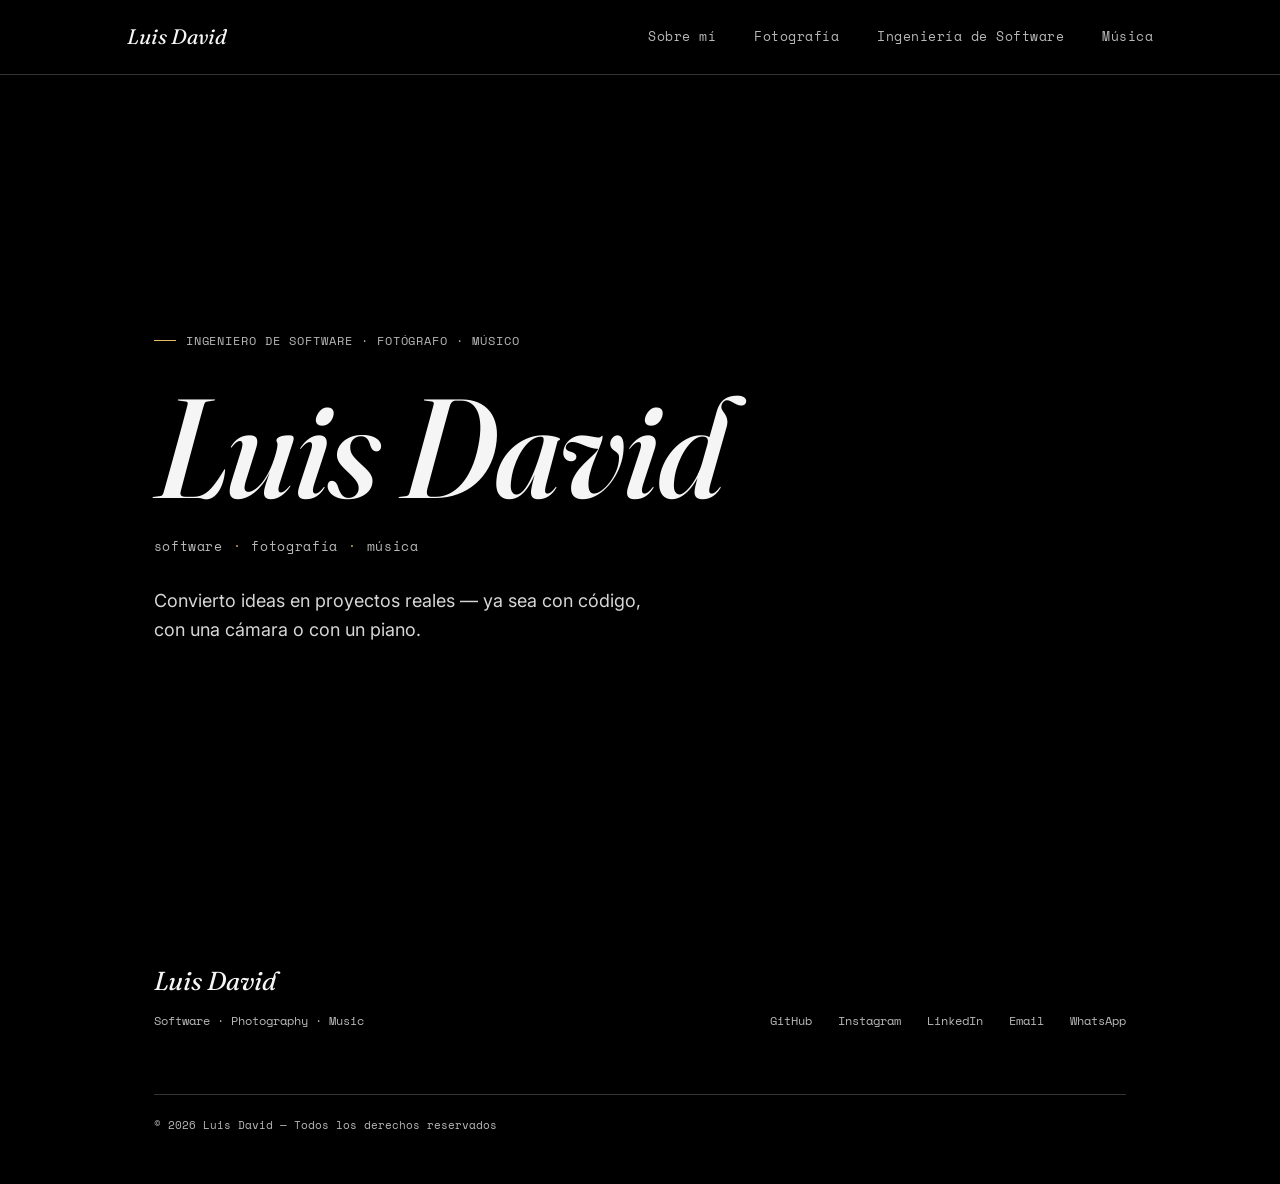
==== index.html @ 8bf021c1 "Add files via upload" ====
<!DOCTYPE html>
<html lang="es">
<head>
<meta charset="UTF-8">
<meta name="viewport" content="width=device-width, initial-scale=1.0">
<title>Luis David — Portafolio profesional</title>
<meta name="description" content="Luis David — Ingeniero de software, fotógrafo y músico. Portafolio profesional.">
<link rel="preconnect" href="https://fonts.googleapis.com">
<link rel="preconnect" href="https://fonts.gstatic.com" crossorigin>
<link href="https://fonts.googleapis.com/css2?family=Fraunces:ital,opsz,wght@0,9..144,400;0,9..144,500;1,9..144,500;1,9..144,600&family=Inter:wght@300;400;500;600&family=Space+Mono:wght@400;700&display=swap" rel="stylesheet">
<link rel="stylesheet" href="styles/main.css">
</head>
<body>

<!-- ============ NAVEGACIÓN ============
     Los enlaces ya apuntan a las páginas correctas. No es necesario tocar esto. -->
<nav class="site-nav">
  <div class="wrap">
    <a href="index.html" class="brand">Luis David</a>
    <ul class="nav-links">
      <li><a href="pages/sobre-mi.html">Sobre mí</a></li>
      <li><a href="pages/fotografia.html">Fotografía</a></li>
      <li><a href="pages/ingenieria.html">Ingeniería de Software</a></li>
      <li><a href="pages/musica.html">Música</a></li>
    </ul>
    <button class="nav-toggle" aria-label="Abrir menú" aria-expanded="false">
      <span></span><span></span><span></span>
    </button>
  </div>
</nav>

<!-- ============ HERO ============
     CAMBIAR AQUÍ: la frase introductoria bajo el nombre (línea marcada abajo). -->
<header class="hero">
  <div class="wrap" style="width:100%;">
    <div class="eyebrow">Ingeniero de software · Fotógrafo · Músico</div>
    <h1 class="hero-name">Luis David</h1>
    <div class="hero-role">software<span>·</span>fotografía<span>·</span>música</div>
    <!-- CAMBIAR FRASE INTRODUCTORIA: -->
    <p class="hero-tag">Convierto ideas en proyectos reales — ya sea con código, con una cámara o con un piano.</p>
  </div>
</header>

<!-- ============ PIE DE PÁGINA ============
     CAMBIAR ENLACES: reemplaza los href="#" de abajo por tus enlaces reales. -->
<footer class="site-footer">
  <div class="wrap">
    <div class="footer-brand">
      <div class="brand">Luis David</div>
      <p>Software · Photography · Music</p>
    </div>
    <ul class="footer-links">
      <!-- [LINK GITHUB] -->
      <li><a href="#" target="_blank" rel="noopener">GitHub</a></li>
      <!-- [LINK INSTAGRAM] -->
      <li><a href="#" target="_blank" rel="noopener">Instagram</a></li>
      <!-- [LINK LINKEDIN] -->
      <li><a href="#" target="_blank" rel="noopener">LinkedIn</a></li>
      <!-- [EMAIL] -->
      <li><a href="mailto:tu-correo@ejemplo.com">Email</a></li>
      <!-- [WHATSAPP] -->
      <li><a href="#" target="_blank" rel="noopener">WhatsApp</a></li>
    </ul>
    <div class="footer-note">© 2026 Luis David — Todos los derechos reservados</div>
  </div>
</footer>

<script src="js/main.js"></script>
</body>
</html>
---- styles/main.css ----
/* =========================================================================
   LUIS DAVID — PORTAFOLIO PROFESIONAL
   Hoja de estilos principal.

   SISTEMA DE DISEÑO
   ------------------
   Color:
     --paper   fondo principal (blanco cálido)
     --ink     texto principal
     --muted   texto secundario
     --indigo  acento frío — ingeniería / enlaces
     --brass   acento cálido — firma / detalles personales
     --line    líneas y bordes sutiles

   Tipografía:
     --font-display  "Fraunces"     — el nombre, titulares grandes
     --font-body      "Inter"       — texto de lectura
     --font-mono      "Space Mono"  — metadatos, etiquetas, ficha técnica

   Si quieres cambiar los colores o tipografías de todo el sitio,
   solo tienes que editar las variables aquí abajo, en :root.
   ========================================================================= */

:root {
  --paper:  #000000;
  --paper-2:#151515;
  --ink:    #f5f5f5;
  --muted:  #b8b8b8;
  --indigo: #8fb3ff;
  --brass:  #e6b86a;
  --line:   rgba(255, 255, 255, 0.2);

  --font-display: 'Fraunces', serif;
  --font-body: 'Inter', sans-serif;
  --font-mono: 'Space Mono', monospace;

  --maxw: 1180px;
  --gutter: 6vw;
}

/* ---------- Reset básico ---------- */
* { margin: 0; padding: 0; box-sizing: border-box; }
html { scroll-behavior: smooth; }
body {
  background: var(--paper);
  color: var(--ink);
  font-family: var(--font-body);
  font-weight: 400;
  line-height: 1.6;
  -webkit-font-smoothing: antialiased;
}
img { max-width: 100%; display: block; }
a { color: inherit; text-decoration: none; }
ul { list-style: none; }
::selection { background: var(--brass); color: var(--paper); }

/* Foco de teclado visible — accesibilidad */
a:focus-visible, button:focus-visible, input:focus-visible, textarea:focus-visible {
  outline: 2px solid var(--indigo);
  outline-offset: 3px;
}

/* Respeta "reducir movimiento" del sistema operativo */
@media (prefers-reduced-motion: reduce) {
  * { animation-duration: 0.01ms !important; animation-iteration-count: 1 !important; transition-duration: 0.01ms !important; scroll-behavior: auto !important; }
}

/* ---------- Utilidades de layout ---------- */
.wrap {
  max-width: var(--maxw);
  margin: 0 auto;
  padding: 0 var(--gutter);
}
.section {
  padding: 96px 0;
  border-bottom: 1px solid var(--line);
}
.section:last-of-type { border-bottom: none; }

/* ---------- Eyebrow / etiqueta de sección ---------- */
.eyebrow {
  font-family: var(--font-mono);
  font-size: 12px;
  letter-spacing: 0.08em;
  text-transform: uppercase;
  color: var(--muted);
  display: flex;
  align-items: center;
  gap: 10px;
  margin-bottom: 22px;
}
.eyebrow::before {
  content: '';
  width: 22px;
  height: 1px;
  background: var(--brass);
}

/* ---------- Tipografía ---------- */
h1, h2, h3 { font-family: var(--font-display); font-weight: 500; color: var(--ink); }
h1 { font-size: clamp(40px, 6vw, 76px); line-height: 1.05; }
h2 { font-size: clamp(28px, 3.6vw, 44px); line-height: 1.15; margin-bottom: 24px; }
h3 { font-size: 22px; margin-bottom: 10px; }
p.lead {
  font-size: 18px;
  color: #d6d6d6;
  max-width: 620px;
  line-height: 1.8;
}
p.lead + p.lead { margin-top: 16px; }
em.accent { font-style: italic; color: var(--brass); font-family: var(--font-display); }

/* ---------- Navegación ---------- */
.site-nav {
  position: sticky;
  top: 0;
  z-index: 50;
  background: rgba(0, 0, 0, 0.88);
  backdrop-filter: blur(6px);
  border-bottom: 1px solid var(--line);
}
.site-nav .wrap {
  display: flex;
  align-items: center;
  justify-content: space-between;
  height: 74px;
}
.brand {
  font-family: var(--font-display);
  font-style: italic;
  font-size: 21px;
  color: var(--ink);
}
.nav-links {
  display: flex;
  gap: 38px;
  font-family: var(--font-mono);
  font-size: 12.5px;
  letter-spacing: 0.04em;
}
.nav-links a {
  position: relative;
  color: var(--muted);
  transition: color .25s ease;
}
.nav-links a::after {
  content: '';
  position: absolute;
  left: 0; bottom: -6px;
  width: 100%; height: 1px;
  background: var(--brass);
  transform: scaleX(0);
  transform-origin: left;
  transition: transform .3s ease;
}
.nav-links a:hover,
.nav-links a[aria-current="page"] { color: var(--ink); }
.nav-links a:hover::after,
.nav-links a[aria-current="page"]::after { transform: scaleX(1); }

.construction-overlay {
  position: fixed;
  inset: 74px 0 0;
  z-index: 40;
  display: grid;
  place-items: center;
  padding: 32px var(--gutter);
  background: rgba(0, 0, 0, 0.48);
  backdrop-filter: blur(8px);
  -webkit-backdrop-filter: blur(8px);
  text-align: center;
}
.construction-overlay h1 {
  max-width: 900px;
  font-size: clamp(48px, 9vw, 104px);
  line-height: 1.08;
}

.nav-toggle {
  display: none;
  flex-direction: column;
  gap: 5px;
  background: none;
  border: none;
  cursor: pointer;
  padding: 8px;
}
.nav-toggle span { width: 22px; height: 1px; background: var(--ink); }

@media (max-width: 760px) {
  .nav-links {
    position: fixed;
    inset: 74px 0 0 0;
    background: var(--paper);
    flex-direction: column;
    gap: 0;
    padding: 10px var(--gutter);
    transform: translateY(-8px);
    opacity: 0;
    pointer-events: none;
    transition: opacity .25s ease, transform .25s ease;
  }
  .nav-links.is-open {
    opacity: 1;
    pointer-events: auto;
    transform: translateY(0);
  }
  .nav-links a {
    display: block;
    padding: 16px 0;
    border-bottom: 1px solid var(--line);
    font-size: 14px;
  }
  .nav-toggle { display: flex; }
}

/* ---------- Hero (página de inicio) ---------- */
.hero {
  min-height: calc(100vh - 74px);
  display: flex;
  flex-direction: column;
  justify-content: center;
  align-items: flex-start;
  padding: 60px var(--gutter);
}
.hero .eyebrow { margin-bottom: 30px; }
.hero-name {
  font-family: var(--font-display);
  font-style: italic;
  font-weight: 500;
  font-size: clamp(56px, 11vw, 148px);
  line-height: 0.95;
  letter-spacing: -0.01em;
}
.hero-role {
  margin-top: 22px;
  font-family: var(--font-mono);
  font-size: 13px;
  letter-spacing: 0.05em;
  color: var(--muted);
}
.hero-role span { color: var(--brass); margin: 0 10px; }
.hero-tag {
  margin-top: 30px;
  font-size: 18px;
  color: #d6d6d6;
  max-width: 520px;
}

.reveal {
  opacity: 0;
  transform: translateY(18px);
  transition: opacity .7s ease, transform .7s ease;
}
.reveal.is-visible { opacity: 1; transform: translateY(0); }

/* ---------- Página / cabecera secundaria ---------- */
.page-head {
  padding: 150px var(--gutter) 60px;
  border-bottom: 1px solid var(--line);
}
.page-head h1 { font-size: clamp(36px, 5vw, 58px); }
.page-head p.lead { margin-top: 20px; }

.back-home {
  display: inline-flex;
  align-items: center;
  gap: 8px;
  font-family: var(--font-mono);
  font-size: 12px;
  color: var(--muted);
  margin-top: 34px;
  transition: color .2s ease;
}
.back-home:hover { color: var(--indigo); }

/* ---------- Sobre mí ---------- */
.about-grid {
  display: grid;
  grid-template-columns: 0.85fr 1.15fr;
  gap: 70px;
  align-items: start;
}
.about-photo {
  border: 1px solid var(--line);
  padding: 10px;
}
.about-photo figcaption {
  font-family: var(--font-mono);
  font-size: 11px;
  color: var(--muted);
  margin-top: 10px;
}
.lens-triptych {
  display: grid;
  grid-template-columns: repeat(3, 1fr);
  gap: 30px;
  margin-top: 60px;
}
.lens-triptych .lens .eyebrow { margin-bottom: 12px; }
.lens-triptych .lens p { color: var(--muted); font-size: 15px; }

@media (max-width: 860px) {
  .about-grid { grid-template-columns: 1fr; }
  .lens-triptych { grid-template-columns: 1fr; gap: 34px; }
}

/* ---------- Fotografía: sesiones ---------- */
.session {
  padding: 90px 0;
  border-bottom: 1px solid var(--line);
}
.session:last-child { border-bottom: none; }
.session-head {
  display: flex;
  justify-content: space-between;
  align-items: flex-end;
  flex-wrap: wrap;
  gap: 20px;
  margin-bottom: 40px;
}
.session-head h3 {
  font-family: var(--font-display);
  font-size: clamp(24px, 3vw, 34px);
  margin-bottom: 0;
}
.session-media {
  column-count: 4;
  column-gap: 6px;
}
.session-media img {
  display: block;
  width: 100%;
  height: auto;
  margin: 0 0 6px;
  break-inside: avoid;
  border: 1px solid var(--line);
  cursor: pointer;
  transition: opacity .25s ease, transform .25s ease;
}
.session-media img:hover { opacity: .86; transform: scale(.99); }

.meta-card {
  margin-top: 28px;
  border: 1px solid var(--line);
  padding: 26px 28px;
  font-family: var(--font-mono);
  font-size: 12.5px;
  display: grid;
  grid-template-columns: repeat(2, 1fr);
  gap: 16px 34px;
}
.meta-card .field .k {
  color: var(--muted);
  letter-spacing: 0.05em;
  text-transform: uppercase;
  font-size: 10.5px;
  margin-bottom: 5px;
}
.meta-card .field .v { color: var(--ink); font-family: var(--font-body); font-size: 14px; }
.meta-card .field.full { grid-column: 1 / -1; }

@media (max-width: 760px) {
  .session-media { column-count: 3; }
  .meta-card { grid-template-columns: 1fr; }
}

@media (max-width: 480px) {
  .session-media { column-count: 2; }
}

/* ---------- Visor de fotografías ---------- */
.lightbox[hidden] { display: none; }
.lightbox {
  position: fixed;
  inset: 0;
  z-index: 100;
  display: grid;
  grid-template-columns: minmax(0, 1fr) minmax(180px, 260px);
  align-items: center;
  gap: 28px;
  padding: 48px 7vw;
  background: rgba(0, 0, 0, .94);
  opacity: 0;
  animation: lightbox-in .25s ease forwards;
}
.lightbox-figure {
  display: flex;
  align-items: center;
  justify-content: center;
  min-width: 0;
  min-height: 0;
  height: 100%;
}
.lightbox-image {
  display: block;
  max-width: 100%;
  max-height: 88vh;
  width: auto;
  height: auto;
  object-fit: contain;
  transform: scale(.97);
  animation: lightbox-image-in .25s ease forwards;
}
.lightbox-info {
  align-self: end;
  padding: 22px 0;
  color: var(--ink);
}
.lightbox-info dl { display: grid; gap: 12px; }
.lightbox-info dt {
  color: var(--brass);
  font-family: var(--font-mono);
  font-size: 10px;
  letter-spacing: .08em;
  text-transform: uppercase;
}
.lightbox-info dd {
  margin: 2px 0 0;
  color: var(--muted);
  font-size: 13px;
}
.lightbox-counter {
  position: absolute;
  bottom: 22px;
  left: 50%;
  color: var(--muted);
  font-family: var(--font-mono);
  font-size: 11px;
  letter-spacing: .08em;
  transform: translateX(-50%);
}
.lightbox-close,
.lightbox-control {
  position: absolute;
  border: 1px solid var(--line);
  background: rgba(0, 0, 0, .55);
  color: var(--ink);
  cursor: pointer;
}
.lightbox-close {
  top: 20px;
  right: 24px;
  padding: 7px 11px;
  font-family: var(--font-mono);
  font-size: 18px;
  line-height: 1;
}
.lightbox-control {
  top: 50%;
  width: 42px;
  height: 42px;
  font-size: 22px;
  transform: translateY(-50%);
}
.lightbox-control.previous { left: 22px; }
.lightbox-control.next { right: 22px; }
.lightbox-close:hover,
.lightbox-control:hover { background: var(--brass); color: var(--paper); }
@keyframes lightbox-in { to { opacity: 1; } }
@keyframes lightbox-image-in { to { transform: scale(1); } }

@media (max-width: 760px) {
  .lightbox {
    display: flex;
    flex-direction: column;
    justify-content: center;
    gap: 12px;
    padding: 58px 38px 28px;
  }
  .lightbox-figure { height: auto; max-height: 66vh; }
  .lightbox-image { max-height: 66vh; }
  .lightbox-info { align-self: stretch; padding: 0 8px; }
  .lightbox-info dl { grid-template-columns: repeat(2, 1fr); gap: 8px 14px; }
  .lightbox-info dd { font-size: 12px; }
  .lightbox-control.previous { left: 8px; }
  .lightbox-control.next { right: 8px; }
}

/* ---------- Ingeniería: proyectos ---------- */
.project-grid {
  display: grid;
  grid-template-columns: repeat(2, 1fr);
  gap: 1px;
  background: var(--line);
  border: 1px solid var(--line);
  margin-top: 20px;
}
.project-card {
  background: var(--paper);
  padding: 34px;
  transition: background .3s ease;
}
.project-card:hover { background: var(--paper-2); }
.project-card img { border: 1px solid var(--line); margin-bottom: 22px; }
.project-card .status {
  display: inline-block;
  font-family: var(--font-mono);
  font-size: 10.5px;
  letter-spacing: 0.05em;
  text-transform: uppercase;
  color: var(--indigo);
  border: 1px solid var(--indigo);
  padding: 3px 9px;
  margin-bottom: 14px;
}
.project-card p { color: var(--muted); font-size: 14.5px; margin-bottom: 16px; }
.tech-list {
  display: flex;
  flex-wrap: wrap;
  gap: 8px;
  margin-bottom: 20px;
}
.tech-list span {
  font-family: var(--font-mono);
  font-size: 10.5px;
  color: var(--muted);
  border: 1px solid var(--line);
  padding: 4px 10px;
  border-radius: 100px;
}
.project-links { display: flex; gap: 22px; }
.project-links a {
  font-family: var(--font-mono);
  font-size: 12px;
  border-bottom: 1px solid var(--ink);
  padding-bottom: 2px;
}
.project-links a:hover { color: var(--indigo); border-color: var(--indigo); }

@media (max-width: 760px) {
  .project-grid { grid-template-columns: 1fr; }
}

/* ---------- Música: categorías ---------- */
.music-grid {
  display: grid;
  grid-template-columns: repeat(2, 1fr);
  gap: 40px;
  margin-top: 20px;
}
.music-card {
  border: 1px solid var(--line);
  padding: 32px;
}
.music-card .eyebrow { margin-bottom: 16px; }
.music-card p { color: var(--muted); font-size: 14.5px; margin-bottom: 18px; }
.music-card .slot {
  border: 1px dashed var(--line);
  padding: 16px 18px;
  font-family: var(--font-mono);
  font-size: 11.5px;
  color: var(--muted);
}
@media (max-width: 760px) {
  .music-grid { grid-template-columns: 1fr; }
}

/* ---------- Footer ---------- */
.site-footer {
  padding: 60px var(--gutter) 50px;
}
.site-footer .wrap {
  display: flex;
  justify-content: space-between;
  align-items: flex-end;
  flex-wrap: wrap;
  gap: 30px;
}
.footer-brand .brand { font-size: 26px; }
.footer-brand p {
  font-family: var(--font-mono);
  font-size: 12px;
  color: var(--muted);
  margin-top: 8px;
}
.footer-links {
  display: flex;
  gap: 26px;
  flex-wrap: wrap;
  font-family: var(--font-mono);
  font-size: 12px;
}
.footer-links a { color: var(--muted); border-bottom: 1px solid transparent; }
.footer-links a:hover { color: var(--indigo); border-color: var(--indigo); }
.footer-note {
  width: 100%;
  font-family: var(--font-mono);
  font-size: 10.5px;
  color: var(--muted);
  margin-top: 34px;
  border-top: 1px solid var(--line);
  padding-top: 22px;
}

/* ---------- Botón genérico ---------- */
.btn {
  display: inline-flex;
  align-items: center;
  gap: 10px;
  font-family: var(--font-mono);
  font-size: 12.5px;
  border: 1px solid var(--ink);
  padding: 13px 22px;
  transition: background .25s ease, color .25s ease;
}
.btn:hover { background: var(--ink); color: var(--paper); }
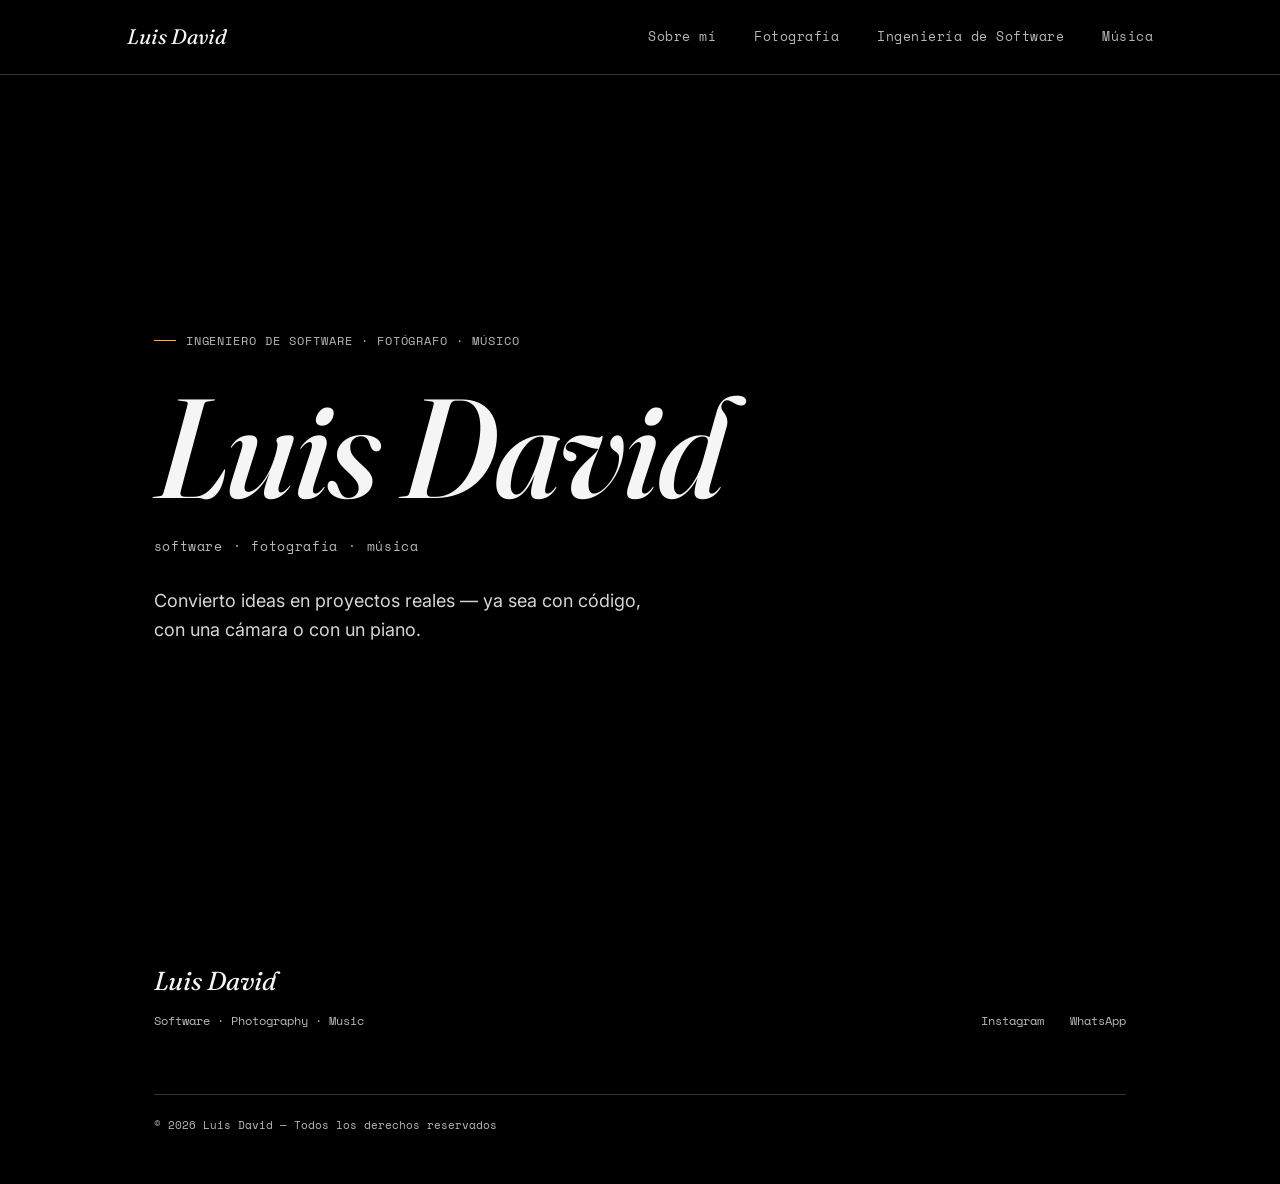
==== commit 3bf4f6ae: "Add files via upload" ====
--- a/index.html
+++ b/index.html
@@ -51,15 +51,15 @@
     </div>
     <ul class="footer-links">
       <!-- [LINK GITHUB] -->
-      <li><a href="#" target="_blank" rel="noopener">GitHub</a></li>
+  
       <!-- [LINK INSTAGRAM] -->
-      <li><a href="#" target="_blank" rel="noopener">Instagram</a></li>
+      <li><a href="https://www.instagram.com/paredes3agal/" target="_blank" rel="noopener">Instagram</a></li>
       <!-- [LINK LINKEDIN] -->
-      <li><a href="#" target="_blank" rel="noopener">LinkedIn</a></li>
+      
       <!-- [EMAIL] -->
-      <li><a href="mailto:tu-correo@ejemplo.com">Email</a></li>
+      
       <!-- [WHATSAPP] -->
-      <li><a href="#" target="_blank" rel="noopener">WhatsApp</a></li>
+      <li><a href="https://wa.link/wp0bkh" target="_blank" rel="noopener">WhatsApp</a></li>
     </ul>
     <div class="footer-note">© 2026 Luis David — Todos los derechos reservados</div>
   </div>
